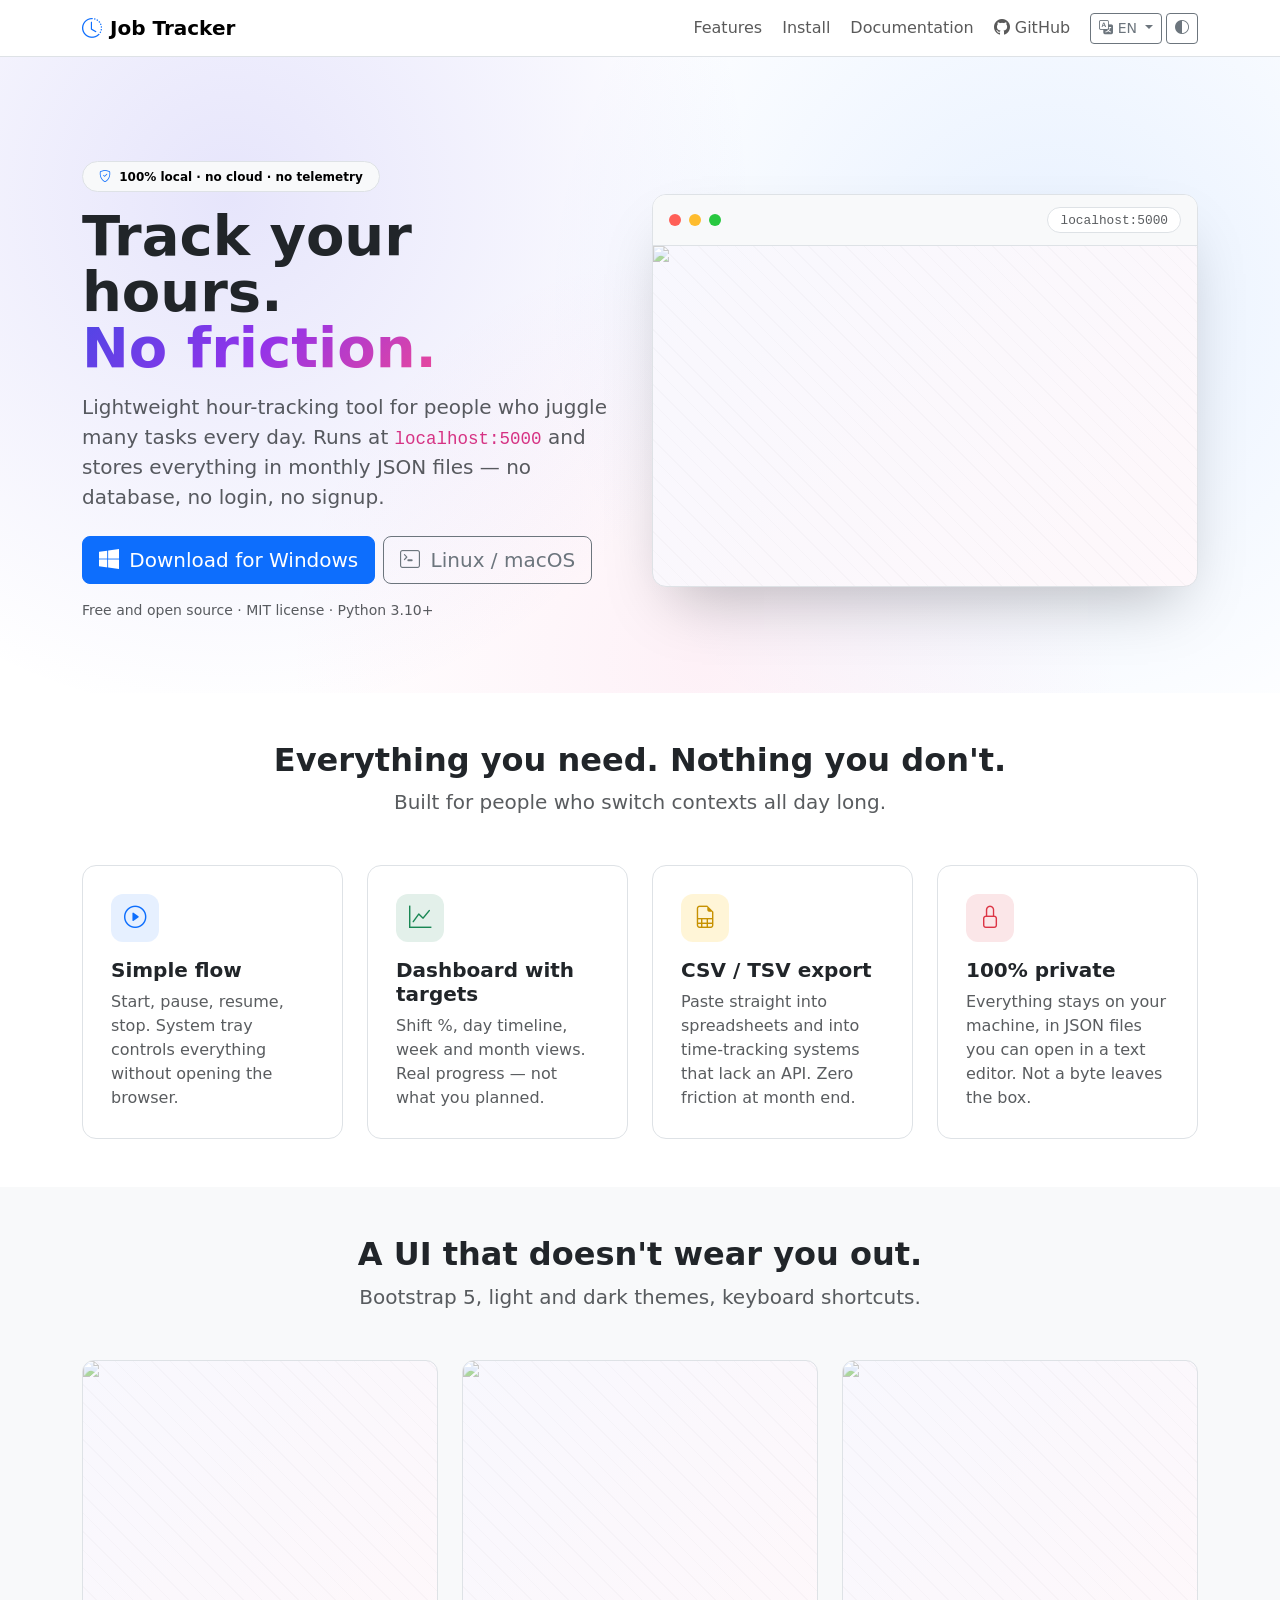
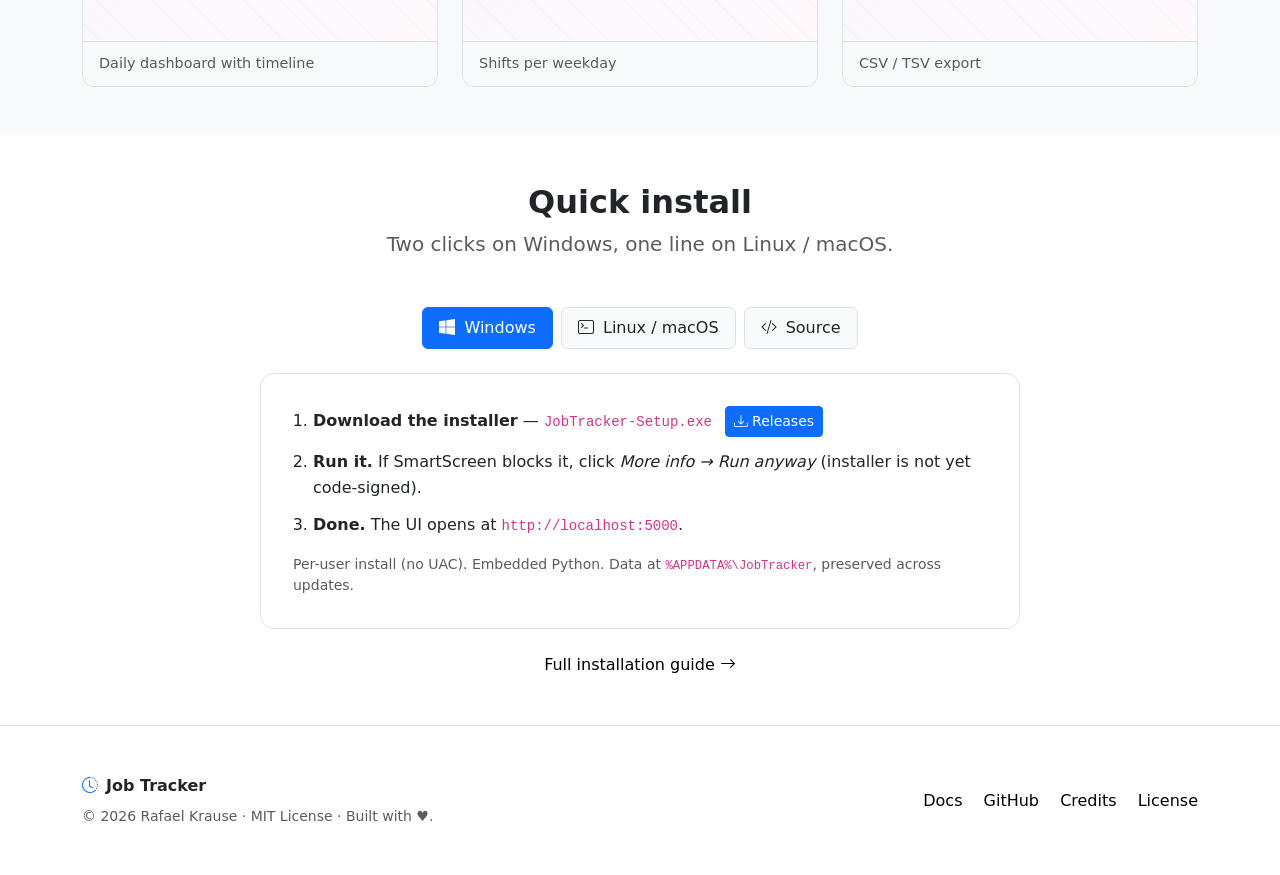
==== landing/en/index.html @ 62c05d1a "feat(site): add bilingual landing page and move docs to /docs/ subpath The GitHub Pages root was the" ====
<!DOCTYPE html>
<html lang="en">
<head>
    <meta charset="UTF-8">
    <meta name="viewport" content="width=device-width, initial-scale=1">
    <title>Job Tracker — Local, no-cloud hour tracking</title>
    <meta name="description" content="Lightweight hour-tracking tool with a local web UI. No database, no cloud, no login. Windows, Linux, macOS.">

    <link rel="alternate" hreflang="pt-BR" href="../">
    <link rel="alternate" hreflang="en" href="./">
    <link rel="alternate" hreflang="x-default" href="../">

    <meta property="og:title" content="Job Tracker">
    <meta property="og:description" content="Simple, local hour tracking. Windows, Linux, macOS.">
    <meta property="og:type" content="website">
    <meta property="og:url" content="https://rafaelkrause.github.io/job_tracker/en/">
    <meta property="og:image" content="../assets/img/og-image.png">
    <meta name="twitter:card" content="summary_large_image">

    <link rel="icon" type="image/svg+xml" href="../assets/favicon.svg">

    <script>
      (function () {
        var pref = localStorage.getItem("jt-theme") || "auto";
        var effective = pref === "auto"
          ? (window.matchMedia("(prefers-color-scheme: dark)").matches ? "dark" : "light")
          : pref;
        document.documentElement.setAttribute("data-bs-theme", effective);
      })();
    </script>

    <link rel="preconnect" href="https://cdn.jsdelivr.net" crossorigin>
    <link href="https://cdn.jsdelivr.net/npm/bootstrap@5.3.3/dist/css/bootstrap.min.css" rel="stylesheet">
    <link href="https://cdn.jsdelivr.net/npm/bootstrap-icons@1.11.3/font/bootstrap-icons.min.css" rel="stylesheet">
    <link href="../assets/css/style.css" rel="stylesheet">
</head>
<body>
    <nav class="navbar navbar-expand-md bg-body-tertiary border-bottom sticky-top">
        <div class="container">
            <a class="navbar-brand d-flex align-items-center gap-2 fw-semibold" href="./">
                <i class="bi bi-clock-history text-primary"></i>
                <span>Job Tracker</span>
            </a>
            <button class="navbar-toggler" type="button" data-bs-toggle="collapse" data-bs-target="#navMain" aria-label="Menu">
                <span class="navbar-toggler-icon"></span>
            </button>
            <div class="collapse navbar-collapse" id="navMain">
                <ul class="navbar-nav ms-auto mb-2 mb-md-0 align-items-md-center gap-md-1">
                    <li class="nav-item"><a class="nav-link" href="#features">Features</a></li>
                    <li class="nav-item"><a class="nav-link" href="#install">Install</a></li>
                    <li class="nav-item"><a class="nav-link" href="../docs/en/">Documentation</a></li>
                    <li class="nav-item">
                        <a class="nav-link" href="https://github.com/rafaelkrause/job_tracker" target="_blank" rel="noopener">
                            <i class="bi bi-github"></i> GitHub
                        </a>
                    </li>
                    <li class="nav-item ms-md-2">
                        <div class="dropdown">
                            <button class="btn btn-sm btn-outline-secondary dropdown-toggle" type="button" data-bs-toggle="dropdown" aria-label="Language">
                                <i class="bi bi-translate"></i> EN
                            </button>
                            <ul class="dropdown-menu dropdown-menu-end">
                                <li><a class="dropdown-item" href="../">Português (BR)</a></li>
                                <li><a class="dropdown-item active" href="./">English</a></li>
                            </ul>
                        </div>
                    </li>
                    <li class="nav-item">
                        <button class="btn btn-sm btn-outline-secondary" id="theme-toggle" title="Toggle theme" aria-label="Toggle theme">
                            <i class="bi bi-circle-half"></i>
                        </button>
                    </li>
                </ul>
            </div>
        </div>
    </nav>

    <header class="hero">
        <div class="hero-bg" aria-hidden="true"></div>
        <div class="container py-5">
            <div class="row align-items-center gy-5 py-md-4">
                <div class="col-lg-6">
                    <span class="badge rounded-pill text-bg-light border mb-3 py-2 px-3">
                        <i class="bi bi-shield-check text-primary me-1"></i>
                        100% local · no cloud · no telemetry
                    </span>
                    <h1 class="display-4 fw-bold mb-3 lh-1">
                        Track your hours.<br>
                        <span class="text-gradient">No friction.</span>
                    </h1>
                    <p class="lead text-body-secondary mb-4">
                        Lightweight hour-tracking tool for people who juggle many tasks every day. Runs at <code>localhost:5000</code> and stores everything in monthly JSON files — no database, no login, no signup.
                    </p>
                    <div class="d-flex flex-wrap gap-2">
                        <a href="https://github.com/rafaelkrause/job_tracker/releases/latest" class="btn btn-primary btn-lg">
                            <i class="bi bi-windows me-1"></i>
                            Download for Windows
                        </a>
                        <a href="#install" class="btn btn-outline-secondary btn-lg">
                            <i class="bi bi-terminal me-1"></i>
                            Linux / macOS
                        </a>
                    </div>
                    <p class="small text-body-secondary mt-3 mb-0">
                        Free and open source · MIT license · Python 3.10+
                    </p>
                </div>
                <div class="col-lg-6">
                    <figure class="window-mockup">
                        <div class="window-chrome">
                            <span class="dot dot-red"></span>
                            <span class="dot dot-yellow"></span>
                            <span class="dot dot-green"></span>
                            <span class="window-url">localhost:5000</span>
                        </div>
                        <img src="../docs/en/assets/screenshots/dashboard.png"
                             alt="Job Tracker dashboard showing a running activity, timeline and shift progress"
                             width="1280" height="800"
                             class="window-body"
                             loading="eager"
                             onerror="this.classList.add('placeholder')">
                    </figure>
                </div>
            </div>
        </div>
    </header>

    <section id="features" class="py-5">
        <div class="container">
            <div class="text-center mb-5">
                <h2 class="fw-bold">Everything you need.<br class="d-sm-none"> Nothing you don't.</h2>
                <p class="lead text-body-secondary">Built for people who switch contexts all day long.</p>
            </div>
            <div class="row g-4">
                <div class="col-md-6 col-lg-3">
                    <div class="feature-card h-100">
                        <div class="feature-icon"><i class="bi bi-play-circle"></i></div>
                        <h3 class="h5 fw-semibold">Simple flow</h3>
                        <p class="text-body-secondary mb-0">Start, pause, resume, stop. System tray controls everything without opening the browser.</p>
                    </div>
                </div>
                <div class="col-md-6 col-lg-3">
                    <div class="feature-card h-100">
                        <div class="feature-icon feature-icon-success"><i class="bi bi-graph-up"></i></div>
                        <h3 class="h5 fw-semibold">Dashboard with targets</h3>
                        <p class="text-body-secondary mb-0">Shift %, day timeline, week and month views. Real progress — not what you planned.</p>
                    </div>
                </div>
                <div class="col-md-6 col-lg-3">
                    <div class="feature-card h-100">
                        <div class="feature-icon feature-icon-warning"><i class="bi bi-file-earmark-spreadsheet"></i></div>
                        <h3 class="h5 fw-semibold">CSV / TSV export</h3>
                        <p class="text-body-secondary mb-0">Paste straight into spreadsheets and into time-tracking systems that lack an API. Zero friction at month end.</p>
                    </div>
                </div>
                <div class="col-md-6 col-lg-3">
                    <div class="feature-card h-100">
                        <div class="feature-icon feature-icon-danger"><i class="bi bi-lock"></i></div>
                        <h3 class="h5 fw-semibold">100% private</h3>
                        <p class="text-body-secondary mb-0">Everything stays on your machine, in JSON files you can open in a text editor. Not a byte leaves the box.</p>
                    </div>
                </div>
            </div>
        </div>
    </section>

    <section id="screenshots" class="py-5 bg-body-tertiary">
        <div class="container">
            <div class="text-center mb-5">
                <h2 class="fw-bold">A UI that doesn't wear you out.</h2>
                <p class="lead text-body-secondary">Bootstrap 5, light and dark themes, keyboard shortcuts.</p>
            </div>
            <div class="row g-4">
                <div class="col-md-6 col-lg-4">
                    <figure class="screenshot-card">
                        <img src="../docs/en/assets/screenshots/dashboard.png" alt="Daily dashboard with timeline" loading="lazy" onerror="this.classList.add('placeholder')">
                        <figcaption>Daily dashboard with timeline</figcaption>
                    </figure>
                </div>
                <div class="col-md-6 col-lg-4">
                    <figure class="screenshot-card">
                        <img src="../docs/en/assets/screenshots/settings.png" alt="Shift configuration per weekday" loading="lazy" onerror="this.classList.add('placeholder')">
                        <figcaption>Shifts per weekday</figcaption>
                    </figure>
                </div>
                <div class="col-md-6 col-lg-4">
                    <figure class="screenshot-card">
                        <img src="../docs/en/assets/screenshots/focus.png" alt="CSV/TSV export screen" loading="lazy" onerror="this.classList.add('placeholder')">
                        <figcaption>CSV / TSV export</figcaption>
                    </figure>
                </div>
            </div>
        </div>
    </section>

    <section id="install" class="py-5">
        <div class="container">
            <div class="text-center mb-5">
                <h2 class="fw-bold">Quick install</h2>
                <p class="lead text-body-secondary">Two clicks on Windows, one line on Linux / macOS.</p>
            </div>
            <ul class="nav nav-pills justify-content-center mb-4 gap-2" role="tablist">
                <li class="nav-item"><button class="nav-link active" data-bs-toggle="pill" data-bs-target="#tab-win" type="button"><i class="bi bi-windows me-1"></i> Windows</button></li>
                <li class="nav-item"><button class="nav-link" data-bs-toggle="pill" data-bs-target="#tab-nix" type="button"><i class="bi bi-terminal me-1"></i> Linux / macOS</button></li>
                <li class="nav-item"><button class="nav-link" data-bs-toggle="pill" data-bs-target="#tab-src" type="button"><i class="bi bi-code-slash me-1"></i> Source</button></li>
            </ul>
            <div class="tab-content install-tabs">
                <div class="tab-pane fade show active" id="tab-win" role="tabpanel">
                    <div class="install-card">
                        <ol class="install-steps">
                            <li>
                                <strong>Download the installer</strong> — <code>JobTracker-Setup.exe</code>
                                <a class="btn btn-primary btn-sm ms-2" href="https://github.com/rafaelkrause/job_tracker/releases/latest" target="_blank" rel="noopener">
                                    <i class="bi bi-download me-1"></i>Releases
                                </a>
                            </li>
                            <li><strong>Run it.</strong> If SmartScreen blocks it, click <em>More info → Run anyway</em> (installer is not yet code-signed).</li>
                            <li><strong>Done.</strong> The UI opens at <code>http://localhost:5000</code>.</li>
                        </ol>
                        <p class="small text-body-secondary mt-3 mb-0">
                            Per-user install (no UAC). Embedded Python. Data at <code>%APPDATA%\JobTracker</code>, preserved across updates.
                        </p>
                    </div>
                </div>
                <div class="tab-pane fade" id="tab-nix" role="tabpanel">
                    <div class="install-card">
                        <p class="mb-3">One command does it all: downloads the wheel, creates an isolated virtualenv and drops the launcher on your <code>PATH</code>.</p>
                        <div class="code-block">
                            <button class="btn-copy" data-copy="curl -fsSL https://raw.githubusercontent.com/rafaelkrause/job_tracker/main/install-remote.sh | bash" aria-label="Copy command">
                                <i class="bi bi-clipboard"></i>
                            </button>
                            <pre><code>curl -fsSL https://raw.githubusercontent.com/rafaelkrause/job_tracker/main/install-remote.sh | bash</code></pre>
                        </div>
                        <p class="small text-body-secondary mt-3 mb-0">
                            Needs Python 3.10+, <code>curl</code> and <code>bash</code>. Append <code>-s -- --service</code> for autostart (systemd on Linux, LaunchAgent on macOS).
                        </p>
                    </div>
                </div>
                <div class="tab-pane fade" id="tab-src" role="tabpanel">
                    <div class="install-card">
                        <p class="mb-3">For development or running before a release has been published:</p>
                        <div class="code-block">
                            <button class="btn-copy" data-copy="git clone https://github.com/rafaelkrause/job_tracker.git
cd job_tracker
./install.sh
./job-tracker.sh" aria-label="Copy commands">
                                <i class="bi bi-clipboard"></i>
                            </button>
<pre><code>git clone https://github.com/rafaelkrause/job_tracker.git
cd job_tracker
./install.sh
./job-tracker.sh</code></pre>
                        </div>
                    </div>
                </div>
            </div>
            <p class="text-center mt-4 mb-0">
                <a href="../docs/en/installation/" class="link-body-emphasis text-decoration-none">
                    Full installation guide <i class="bi bi-arrow-right"></i>
                </a>
            </p>
        </div>
    </section>

    <footer class="py-5 border-top">
        <div class="container">
            <div class="row align-items-center gy-3">
                <div class="col-md-6">
                    <div class="d-flex align-items-center gap-2 fw-semibold mb-2">
                        <i class="bi bi-clock-history text-primary"></i>
                        Job Tracker
                    </div>
                    <p class="small text-body-secondary mb-0">
                        © <span id="year"></span> Rafael Krause · MIT License · Built with <span aria-hidden="true">♥</span><span class="visually-hidden">love</span>.
                    </p>
                </div>
                <div class="col-md-6 text-md-end">
                    <a class="link-body-emphasis text-decoration-none me-3" href="../docs/en/">Docs</a>
                    <a class="link-body-emphasis text-decoration-none me-3" href="https://github.com/rafaelkrause/job_tracker" target="_blank" rel="noopener">GitHub</a>
                    <a class="link-body-emphasis text-decoration-none me-3" href="../docs/en/credits/">Credits</a>
                    <a class="link-body-emphasis text-decoration-none" href="https://github.com/rafaelkrause/job_tracker/blob/main/LICENSE" target="_blank" rel="noopener">License</a>
                </div>
            </div>
        </div>
    </footer>

    <script src="https://cdn.jsdelivr.net/npm/bootstrap@5.3.3/dist/js/bootstrap.bundle.min.js"></script>
    <script src="../assets/js/main.js"></script>
</body>
</html>
---- landing/assets/css/style.css ----
/* =============================================================================
   Job Tracker — landing page styles
   Polish on top of Bootstrap 5.3. Reuses Bootstrap CSS variables to stay in
   sync with light/dark theme and the main application look.
   ============================================================================= */

:root {
    --font-sans: system-ui, -apple-system, "Segoe UI", Roboto, "Helvetica Neue", Arial, sans-serif;
    --font-mono: ui-monospace, "SF Mono", Menlo, Consolas, "Liberation Mono", monospace;
}

html { scroll-behavior: smooth; }

body {
    font-family: var(--font-sans);
    -webkit-font-smoothing: antialiased;
    -moz-osx-font-smoothing: grayscale;
}

code, pre { font-family: var(--font-mono); }

section { scroll-margin-top: 72px; }

/* === Navbar === */
.navbar {
    backdrop-filter: saturate(180%) blur(10px);
    background-color: rgba(var(--bs-body-bg-rgb), 0.82) !important;
}
.nav-link { font-weight: 500; }

/* === Hero === */
.hero {
    position: relative;
    overflow: hidden;
    padding-top: 2rem;
}

.hero-bg {
    position: absolute;
    inset: 0;
    background:
        radial-gradient(circle at 18% 22%, rgba(79, 70, 229, 0.14), transparent 45%),
        radial-gradient(circle at 82% 38%, rgba(13, 110, 253, 0.10), transparent 45%),
        radial-gradient(circle at 55% 95%, rgba(236, 72, 153, 0.08), transparent 45%);
    z-index: -1;
    pointer-events: none;
}

[data-bs-theme="dark"] .hero-bg {
    background:
        radial-gradient(circle at 18% 22%, rgba(139, 92, 246, 0.22), transparent 45%),
        radial-gradient(circle at 82% 38%, rgba(59, 130, 246, 0.18), transparent 45%),
        radial-gradient(circle at 55% 95%, rgba(236, 72, 153, 0.14), transparent 45%);
}

.text-gradient {
    background: linear-gradient(135deg, #4f46e5 0%, #9333ea 50%, #ec4899 100%);
    -webkit-background-clip: text;
    background-clip: text;
    -webkit-text-fill-color: transparent;
    color: transparent;
}

/* === Window mockup === */
.window-mockup {
    margin: 0;
    border-radius: 14px;
    overflow: hidden;
    border: 1px solid var(--bs-border-color);
    background: var(--bs-body-bg);
    box-shadow: 0 30px 60px -20px rgba(0, 0, 0, 0.25);
}

.window-chrome {
    display: flex;
    align-items: center;
    gap: 0.5rem;
    padding: 0.75rem 1rem;
    background: var(--bs-tertiary-bg);
    border-bottom: 1px solid var(--bs-border-color);
}

.window-chrome .dot {
    width: 12px;
    height: 12px;
    border-radius: 50%;
    display: inline-block;
}
.window-chrome .dot-red    { background: #ff5f57; }
.window-chrome .dot-yellow { background: #febc2e; }
.window-chrome .dot-green  { background: #28c840; }

.window-chrome .window-url {
    margin-left: auto;
    padding: 0.15rem 0.75rem;
    background: var(--bs-body-bg);
    border: 1px solid var(--bs-border-color);
    border-radius: 99px;
    font-family: var(--font-mono);
    font-size: 0.8rem;
    color: var(--bs-secondary-color);
}

.window-body {
    display: block;
    width: 100%;
    height: auto;
    aspect-ratio: 16/10;
    object-fit: cover;
    background: var(--bs-tertiary-bg);
}

/* Fallback tile when a screenshot is missing (onerror hook in HTML) */
.window-body.placeholder,
.screenshot-card img.placeholder {
    min-height: 280px;
    background:
        linear-gradient(135deg, rgba(79, 70, 229, 0.08), rgba(236, 72, 153, 0.08)),
        repeating-linear-gradient(45deg,
            transparent 0, transparent 12px,
            rgba(127, 127, 127, 0.08) 12px, rgba(127, 127, 127, 0.08) 13px);
    /* Hide the broken image icon */
    color: transparent;
    font-size: 0;
}

/* === Features === */
.feature-card {
    padding: 1.75rem;
    background: var(--bs-body-bg);
    border: 1px solid var(--bs-border-color);
    border-radius: 14px;
    transition: transform 0.18s ease, box-shadow 0.18s ease, border-color 0.18s ease;
}

.feature-card:hover {
    transform: translateY(-3px);
    box-shadow: 0 12px 28px rgba(0, 0, 0, 0.08);
    border-color: var(--bs-primary-border-subtle);
}

.feature-icon {
    width: 48px;
    height: 48px;
    display: grid;
    place-items: center;
    border-radius: 12px;
    background: rgba(13, 110, 253, 0.10);
    color: var(--bs-primary);
    font-size: 1.4rem;
    margin-bottom: 1rem;
}
.feature-icon-success { background: rgba(25, 135, 84, 0.12); color: var(--bs-success); }
.feature-icon-warning { background: rgba(255, 193, 7, 0.16); color: #c79100; }
.feature-icon-danger  { background: rgba(220, 53, 69, 0.12); color: var(--bs-danger); }

[data-bs-theme="dark"] .feature-icon-warning { color: #ffd54f; }

/* === Screenshots === */
.screenshot-card {
    margin: 0;
    border-radius: 12px;
    overflow: hidden;
    border: 1px solid var(--bs-border-color);
    background: var(--bs-body-bg);
    transition: transform 0.18s ease, box-shadow 0.18s ease;
}
.screenshot-card:hover {
    transform: translateY(-2px);
    box-shadow: 0 10px 24px rgba(0, 0, 0, 0.08);
}
.screenshot-card img {
    display: block;
    width: 100%;
    height: auto;
    aspect-ratio: 16/10;
    object-fit: cover;
}
.screenshot-card figcaption {
    padding: 0.7rem 1rem;
    font-size: 0.9rem;
    color: var(--bs-secondary-color);
    background: var(--bs-tertiary-bg);
    border-top: 1px solid var(--bs-border-color);
}

/* === Install tabs === */
.install-tabs {
    max-width: 760px;
    margin: 0 auto;
}

.install-card {
    padding: 2rem;
    background: var(--bs-body-bg);
    border: 1px solid var(--bs-border-color);
    border-radius: 14px;
}

.install-steps {
    margin: 0;
    padding-left: 1.25rem;
}
.install-steps li {
    margin-bottom: 0.75rem;
    line-height: 1.6;
}
.install-steps li:last-child { margin-bottom: 0; }

/* === Code block with copy button === */
.code-block {
    position: relative;
    background: var(--bs-tertiary-bg);
    border: 1px solid var(--bs-border-color);
    border-radius: 10px;
    padding: 1rem 3rem 1rem 1rem;
    overflow-x: auto;
}
[data-bs-theme="dark"] .code-block {
    background: #0d1117;
    border-color: #30363d;
}
.code-block pre {
    margin: 0;
    font-size: 0.88rem;
    color: var(--bs-body-color);
    white-space: pre-wrap;
    word-break: break-all;
}

.btn-copy {
    position: absolute;
    top: 0.5rem;
    right: 0.5rem;
    width: 34px;
    height: 34px;
    display: grid;
    place-items: center;
    background: var(--bs-body-bg);
    border: 1px solid var(--bs-border-color);
    border-radius: 6px;
    color: var(--bs-secondary-color);
    cursor: pointer;
    transition: all 0.15s ease;
}
.btn-copy:hover { color: var(--bs-primary); border-color: var(--bs-primary); }
.btn-copy.copied { color: var(--bs-success); border-color: var(--bs-success); }
.btn-copy:focus-visible { outline: 2px solid var(--bs-primary); outline-offset: 2px; }

/* === Tab pills === */
.nav-pills .nav-link {
    color: var(--bs-body-color);
    background: var(--bs-tertiary-bg);
    border: 1px solid var(--bs-border-color);
}
.nav-pills .nav-link.active {
    color: #fff;
    background: var(--bs-primary);
    border-color: var(--bs-primary);
}

/* === Responsive tweaks === */
@media (max-width: 576px) {
    h1.display-4 { font-size: 2.25rem; }
    .feature-card, .install-card { padding: 1.25rem; }
}
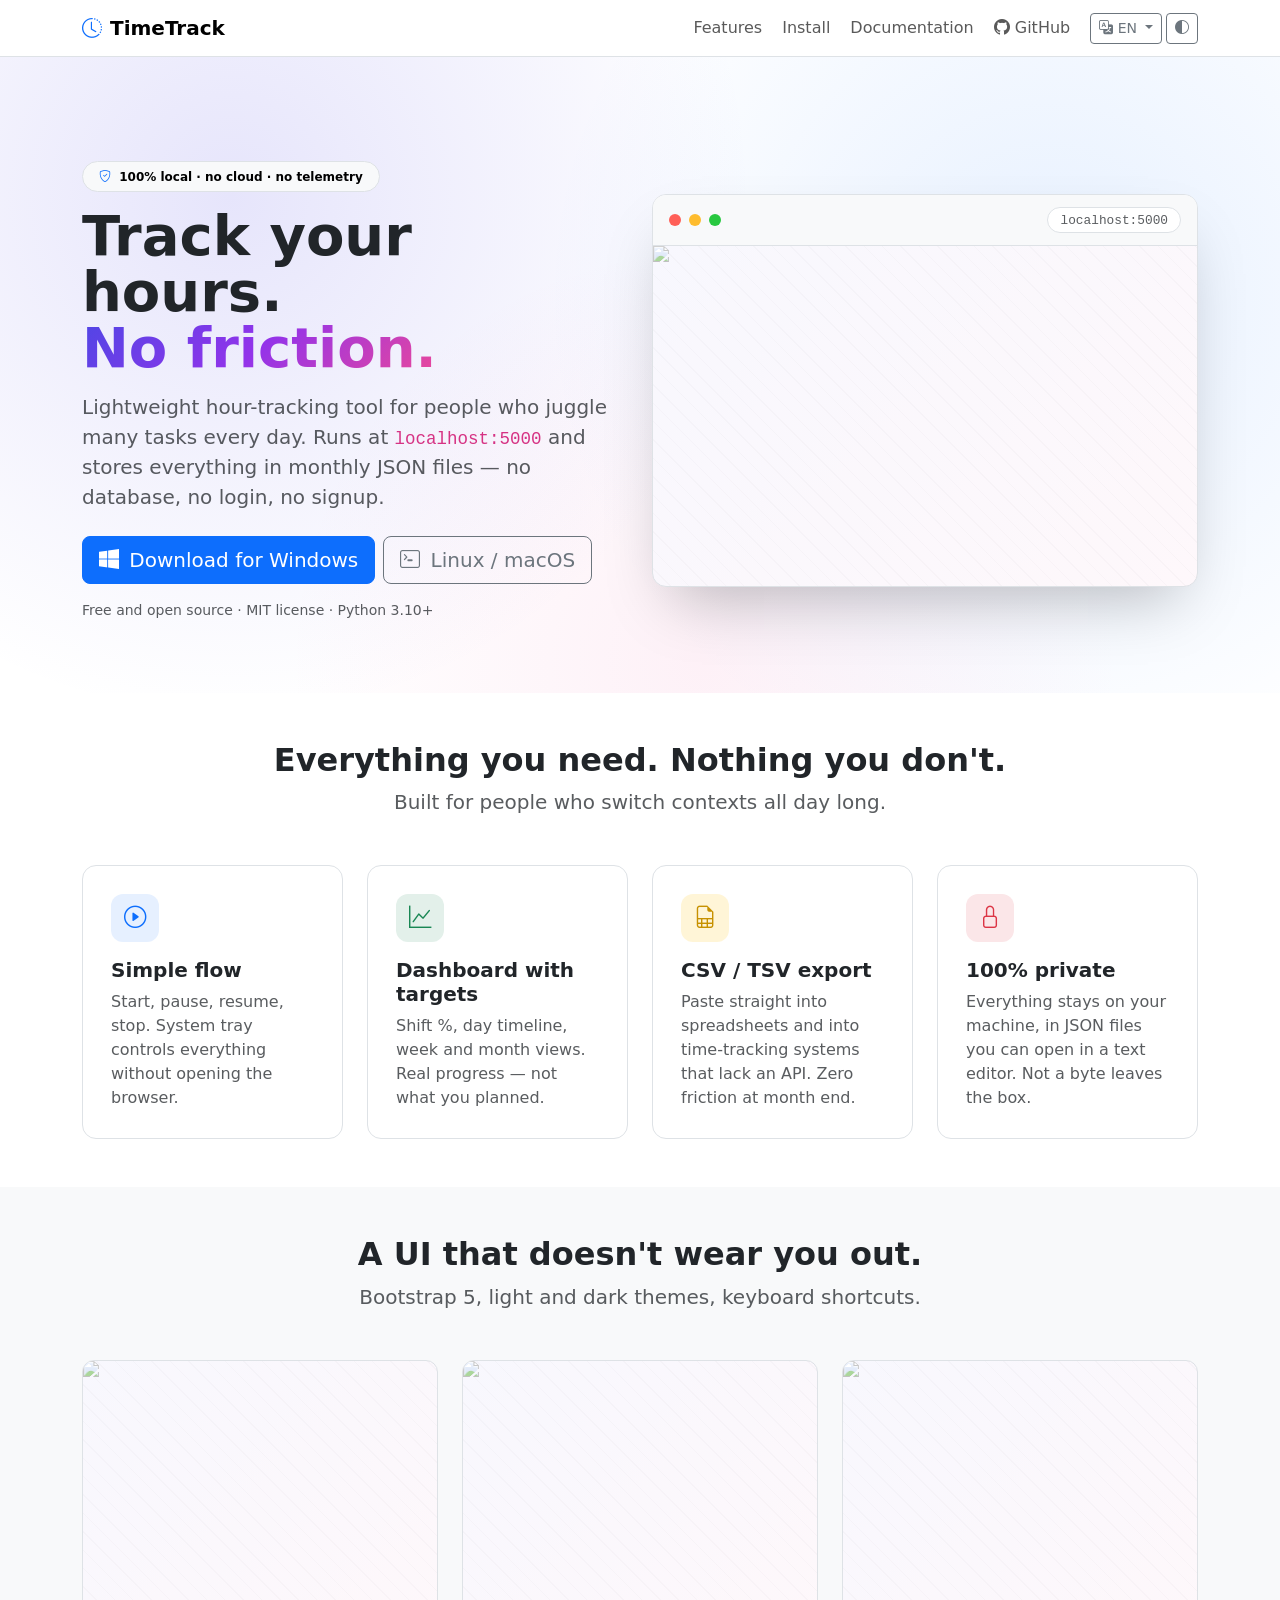
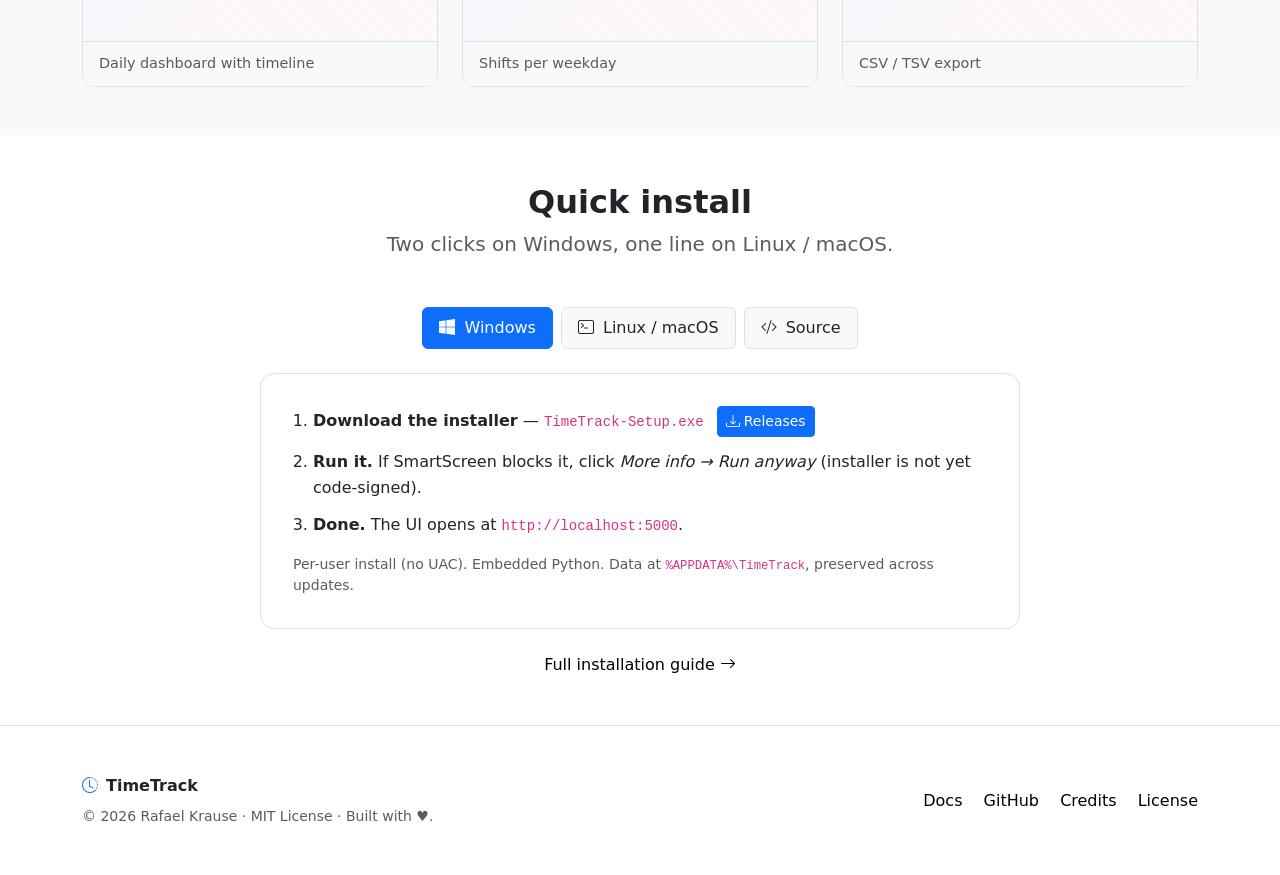
==== commit a830e325: "chore: rename project from job_tracker to TimeTrack Full rebrand across code, installers, docs and a" ====
--- a/landing/en/index.html
+++ b/landing/en/index.html
@@ -3,17 +3,17 @@
 <head>
     <meta charset="UTF-8">
     <meta name="viewport" content="width=device-width, initial-scale=1">
-    <title>Job Tracker — Local, no-cloud hour tracking</title>
+    <title>TimeTrack — Local, no-cloud hour tracking</title>
     <meta name="description" content="Lightweight hour-tracking tool with a local web UI. No database, no cloud, no login. Windows, Linux, macOS.">
 
     <link rel="alternate" hreflang="pt-BR" href="../">
     <link rel="alternate" hreflang="en" href="./">
     <link rel="alternate" hreflang="x-default" href="../">
 
-    <meta property="og:title" content="Job Tracker">
+    <meta property="og:title" content="TimeTrack">
     <meta property="og:description" content="Simple, local hour tracking. Windows, Linux, macOS.">
     <meta property="og:type" content="website">
-    <meta property="og:url" content="https://rafaelkrause.github.io/job_tracker/en/">
+    <meta property="og:url" content="https://rafaelkrause.github.io/TimeTrack/en/">
     <meta property="og:image" content="../assets/img/og-image.png">
     <meta name="twitter:card" content="summary_large_image">
 
@@ -21,7 +21,7 @@
 
     <script>
       (function () {
-        var pref = localStorage.getItem("jt-theme") || "auto";
+        var pref = localStorage.getItem("tt-theme") || "auto";
         var effective = pref === "auto"
           ? (window.matchMedia("(prefers-color-scheme: dark)").matches ? "dark" : "light")
           : pref;
@@ -39,7 +39,7 @@
         <div class="container">
             <a class="navbar-brand d-flex align-items-center gap-2 fw-semibold" href="./">
                 <i class="bi bi-clock-history text-primary"></i>
-                <span>Job Tracker</span>
+                <span>TimeTrack</span>
             </a>
             <button class="navbar-toggler" type="button" data-bs-toggle="collapse" data-bs-target="#navMain" aria-label="Menu">
                 <span class="navbar-toggler-icon"></span>
@@ -50,7 +50,7 @@
                     <li class="nav-item"><a class="nav-link" href="#install">Install</a></li>
                     <li class="nav-item"><a class="nav-link" href="../docs/en/">Documentation</a></li>
                     <li class="nav-item">
-                        <a class="nav-link" href="https://github.com/rafaelkrause/job_tracker" target="_blank" rel="noopener">
+                        <a class="nav-link" href="https://github.com/rafaelkrause/TimeTrack" target="_blank" rel="noopener">
                             <i class="bi bi-github"></i> GitHub
                         </a>
                     </li>
@@ -92,7 +92,7 @@
                         Lightweight hour-tracking tool for people who juggle many tasks every day. Runs at <code>localhost:5000</code> and stores everything in monthly JSON files — no database, no login, no signup.
                     </p>
                     <div class="d-flex flex-wrap gap-2">
-                        <a href="https://github.com/rafaelkrause/job_tracker/releases/latest" class="btn btn-primary btn-lg">
+                        <a href="https://github.com/rafaelkrause/TimeTrack/releases/latest" class="btn btn-primary btn-lg">
                             <i class="bi bi-windows me-1"></i>
                             Download for Windows
                         </a>
@@ -114,7 +114,7 @@
                             <span class="window-url">localhost:5000</span>
                         </div>
                         <img src="../docs/en/assets/screenshots/dashboard.png"
-                             alt="Job Tracker dashboard showing a running activity, timeline and shift progress"
+                             alt="TimeTrack dashboard showing a running activity, timeline and shift progress"
                              width="1280" height="800"
                              class="window-body"
                              loading="eager"
@@ -209,8 +209,8 @@
                     <div class="install-card">
                         <ol class="install-steps">
                             <li>
-                                <strong>Download the installer</strong> — <code>JobTracker-Setup.exe</code>
-                                <a class="btn btn-primary btn-sm ms-2" href="https://github.com/rafaelkrause/job_tracker/releases/latest" target="_blank" rel="noopener">
+                                <strong>Download the installer</strong> — <code>TimeTrack-Setup.exe</code>
+                                <a class="btn btn-primary btn-sm ms-2" href="https://github.com/rafaelkrause/TimeTrack/releases/latest" target="_blank" rel="noopener">
                                     <i class="bi bi-download me-1"></i>Releases
                                 </a>
                             </li>
@@ -218,7 +218,7 @@
                             <li><strong>Done.</strong> The UI opens at <code>http://localhost:5000</code>.</li>
                         </ol>
                         <p class="small text-body-secondary mt-3 mb-0">
-                            Per-user install (no UAC). Embedded Python. Data at <code>%APPDATA%\JobTracker</code>, preserved across updates.
+                            Per-user install (no UAC). Embedded Python. Data at <code>%APPDATA%\TimeTrack</code>, preserved across updates.
                         </p>
                     </div>
                 </div>
@@ -226,10 +226,10 @@
                     <div class="install-card">
                         <p class="mb-3">One command does it all: downloads the wheel, creates an isolated virtualenv and drops the launcher on your <code>PATH</code>.</p>
                         <div class="code-block">
-                            <button class="btn-copy" data-copy="curl -fsSL https://raw.githubusercontent.com/rafaelkrause/job_tracker/main/install-remote.sh | bash" aria-label="Copy command">
+                            <button class="btn-copy" data-copy="curl -fsSL https://raw.githubusercontent.com/rafaelkrause/TimeTrack/main/install-remote.sh | bash" aria-label="Copy command">
                                 <i class="bi bi-clipboard"></i>
                             </button>
-                            <pre><code>curl -fsSL https://raw.githubusercontent.com/rafaelkrause/job_tracker/main/install-remote.sh | bash</code></pre>
+                            <pre><code>curl -fsSL https://raw.githubusercontent.com/rafaelkrause/TimeTrack/main/install-remote.sh | bash</code></pre>
                         </div>
                         <p class="small text-body-secondary mt-3 mb-0">
                             Needs Python 3.10+, <code>curl</code> and <code>bash</code>. Append <code>-s -- --service</code> for autostart (systemd on Linux, LaunchAgent on macOS).
@@ -240,16 +240,16 @@
                     <div class="install-card">
                         <p class="mb-3">For development or running before a release has been published:</p>
                         <div class="code-block">
-                            <button class="btn-copy" data-copy="git clone https://github.com/rafaelkrause/job_tracker.git
-cd job_tracker
+                            <button class="btn-copy" data-copy="git clone https://github.com/rafaelkrause/TimeTrack.git
+cd TimeTrack
 ./install.sh
-./job-tracker.sh" aria-label="Copy commands">
+./timetrack.sh" aria-label="Copy commands">
                                 <i class="bi bi-clipboard"></i>
                             </button>
-<pre><code>git clone https://github.com/rafaelkrause/job_tracker.git
-cd job_tracker
+<pre><code>git clone https://github.com/rafaelkrause/TimeTrack.git
+cd TimeTrack
 ./install.sh
-./job-tracker.sh</code></pre>
+./timetrack.sh</code></pre>
                         </div>
                     </div>
                 </div>
@@ -268,7 +268,7 @@
                 <div class="col-md-6">
                     <div class="d-flex align-items-center gap-2 fw-semibold mb-2">
                         <i class="bi bi-clock-history text-primary"></i>
-                        Job Tracker
+                        TimeTrack
                     </div>
                     <p class="small text-body-secondary mb-0">
                         © <span id="year"></span> Rafael Krause · MIT License · Built with <span aria-hidden="true">♥</span><span class="visually-hidden">love</span>.
@@ -276,9 +276,9 @@
                 </div>
                 <div class="col-md-6 text-md-end">
                     <a class="link-body-emphasis text-decoration-none me-3" href="../docs/en/">Docs</a>
-                    <a class="link-body-emphasis text-decoration-none me-3" href="https://github.com/rafaelkrause/job_tracker" target="_blank" rel="noopener">GitHub</a>
+                    <a class="link-body-emphasis text-decoration-none me-3" href="https://github.com/rafaelkrause/TimeTrack" target="_blank" rel="noopener">GitHub</a>
                     <a class="link-body-emphasis text-decoration-none me-3" href="../docs/en/credits/">Credits</a>
-                    <a class="link-body-emphasis text-decoration-none" href="https://github.com/rafaelkrause/job_tracker/blob/main/LICENSE" target="_blank" rel="noopener">License</a>
+                    <a class="link-body-emphasis text-decoration-none" href="https://github.com/rafaelkrause/TimeTrack/blob/main/LICENSE" target="_blank" rel="noopener">License</a>
                 </div>
             </div>
         </div>
--- a/landing/assets/css/style.css
+++ b/landing/assets/css/style.css
@@ -1,5 +1,5 @@
 /* =============================================================================
-   Job Tracker — landing page styles
+   TimeTrack — landing page styles
    Polish on top of Bootstrap 5.3. Reuses Bootstrap CSS variables to stay in
    sync with light/dark theme and the main application look.
    ============================================================================= */
